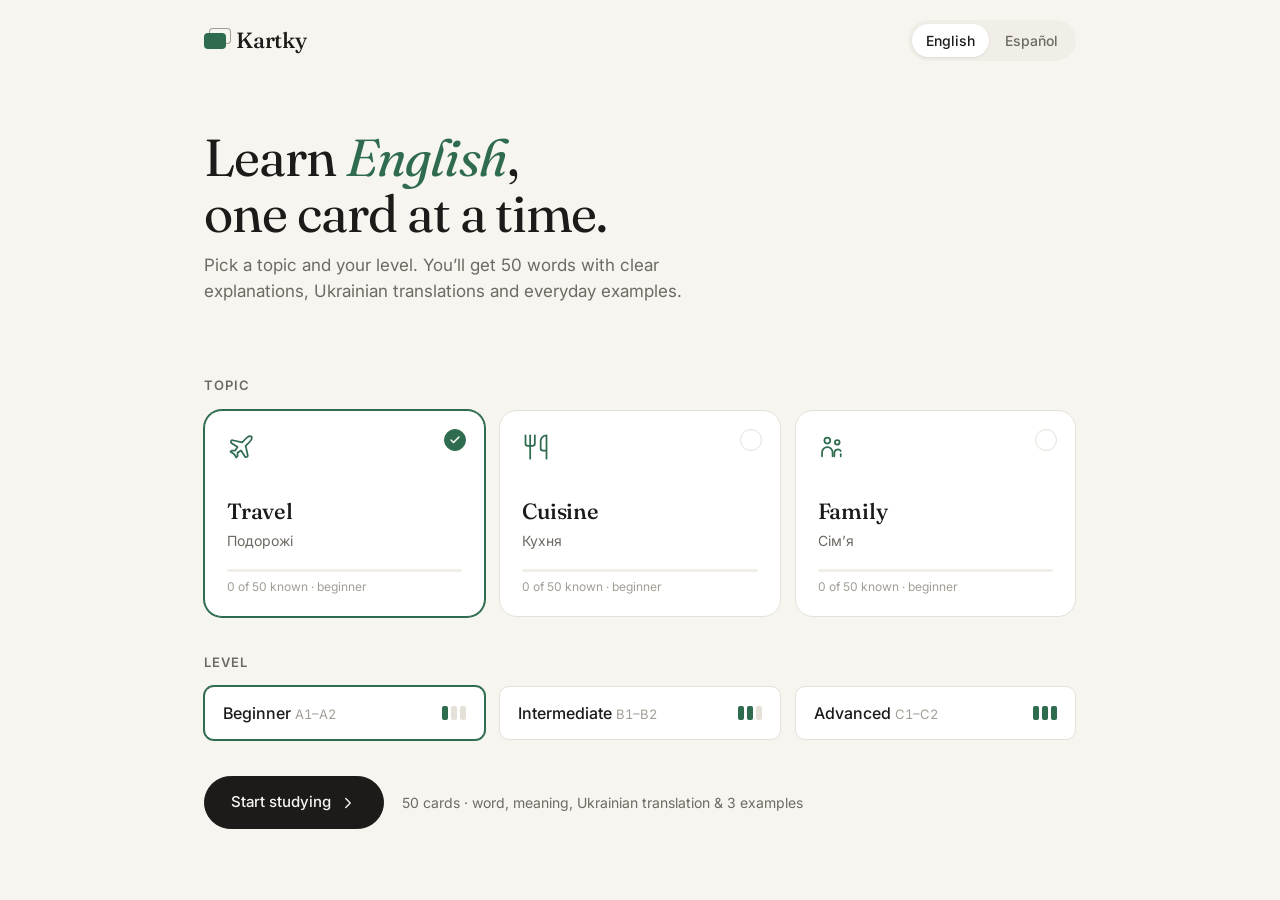
==== index.html @ 1153ddea "Initial commit: Kartky word cards site Co-Authored-By: Claude Opus 5.5 <noreply@anthropic.com>" ====
<!doctype html>
<html lang="en">
<head>
  <meta charset="utf-8">
  <meta name="viewport" content="width=device-width, initial-scale=1">
  <title>Kartky — Word Cards</title>
  <link rel="preconnect" href="https://fonts.googleapis.com">
  <link rel="preconnect" href="https://fonts.gstatic.com" crossorigin>
  <link href="https://fonts.googleapis.com/css2?family=Fraunces:opsz,wght@9..144,400;9..144,500;9..144,600&family=Inter:wght@400;500;600&display=swap" rel="stylesheet">
  <link rel="stylesheet" href="styles.css">
</head>
<body>
  <header class="topbar">
    <a class="brand" href="#" data-action="home">
      <span class="brand-mark" aria-hidden="true"></span>
      Kartky
    </a>
    <div class="segmented segmented--sm" role="radiogroup" aria-label="Language" id="lang-switch">
      <button role="radio" data-lang="en">English</button>
      <button role="radio" data-lang="es">Español</button>
    </div>
  </header>

  <main id="app"></main>

  <script src="app.js"></script>
</body>
</html>
---- styles.css ----
/* ---------- Tokens ---------- */
:root {
  --bg: #f7f5f0;
  --surface: #ffffff;
  --surface-2: #f1eee7;
  --ink: #1c1b19;
  --muted: #6d6a63;
  --faint: #a29e95;
  --line: #e5e1d8;
  --accent: #2f6b4f;
  --accent-ink: #ffffff;
  --accent-soft: #e3eee7;
  --learning: #b0602a;
  --learning-soft: #f6eadf;
  --mark: #fbe7a6;
  --shadow: 0 1px 2px rgba(28, 27, 25, .04), 0 8px 28px rgba(28, 27, 25, .06);
  --radius: 18px;
  --radius-sm: 10px;
  --font-ui: "Inter", system-ui, -apple-system, "Segoe UI", Roboto, sans-serif;
  --font-display: "Fraunces", Georgia, "Times New Roman", serif;
  color-scheme: light;
}

@media (prefers-color-scheme: dark) {
  :root:not([data-theme="light"]) {
    --bg: #141412;
    --surface: #1d1c1a;
    --surface-2: #252421;
    --ink: #edeae3;
    --muted: #a09c93;
    --faint: #6d6a63;
    --line: #2f2d2a;
    --accent: #84c4a1;
    --accent-ink: #10231a;
    --accent-soft: #1f3128;
    --learning: #e3a06d;
    --learning-soft: #3a2a1e;
    --mark: #5a4a1a;
    --shadow: 0 1px 2px rgba(0, 0, 0, .3), 0 8px 28px rgba(0, 0, 0, .25);
    color-scheme: dark;
  }
}

/* ---------- Base ---------- */
* { box-sizing: border-box; }
html { -webkit-text-size-adjust: 100%; }
body {
  margin: 0;
  background: var(--bg);
  color: var(--ink);
  font-family: var(--font-ui);
  font-size: 16px;
  line-height: 1.5;
  -webkit-font-smoothing: antialiased;
}
button { font: inherit; color: inherit; cursor: pointer; }
button:focus-visible, a:focus-visible, [tabindex]:focus-visible {
  outline: 2px solid var(--accent);
  outline-offset: 2px;
}
.sr-only { position: absolute; width: 1px; height: 1px; overflow: hidden; clip: rect(0 0 0 0); white-space: nowrap; }

/* ---------- Top bar ---------- */
.topbar {
  display: flex;
  align-items: center;
  justify-content: space-between;
  gap: 16px;
  max-width: 920px;
  margin: 0 auto;
  padding: 20px 24px;
}
.brand {
  display: inline-flex;
  align-items: center;
  gap: 10px;
  font-family: var(--font-display);
  font-size: 22px;
  font-weight: 500;
  color: var(--ink);
  text-decoration: none;
  letter-spacing: -.01em;
}
.brand-mark {
  width: 22px; height: 16px;
  border-radius: 4px;
  background: var(--accent);
  box-shadow: 5px -5px 0 -1px var(--bg), 5px -5px 0 0 var(--faint);
}

/* ---------- Segmented control ---------- */
.segmented {
  display: inline-flex;
  padding: 4px;
  gap: 2px;
  background: var(--surface-2);
  border-radius: 999px;
}
.segmented button {
  border: 0;
  background: transparent;
  padding: 9px 18px;
  border-radius: 999px;
  color: var(--muted);
  font-weight: 500;
  font-size: 15px;
  transition: background .15s, color .15s;
  white-space: nowrap;
}
.segmented button:hover { color: var(--ink); }
.segmented button[aria-checked="true"] {
  background: var(--surface);
  color: var(--ink);
  box-shadow: 0 1px 3px rgba(0,0,0,.08);
}
.segmented--sm button { padding: 6px 14px; font-size: 14px; }

/* ---------- Layout ---------- */
main { max-width: 920px; margin: 0 auto; padding: 8px 24px 64px; }
.view { animation: fade .25s ease; }
@keyframes fade { from { opacity: 0; transform: translateY(4px); } to { opacity: 1; transform: none; } }

/* ---------- Home ---------- */
.hero { padding: 40px 0 36px; }
.hero h1 {
  font-family: var(--font-display);
  font-weight: 400;
  font-size: clamp(34px, 5vw, 52px);
  line-height: 1.08;
  letter-spacing: -.02em;
  margin: 0 0 12px;
}
.hero h1 em { font-style: italic; color: var(--accent); }
.hero p { margin: 0; color: var(--muted); font-size: 17px; max-width: 520px; }

.step-label {
  display: flex;
  align-items: baseline;
  gap: 10px;
  margin: 36px 0 14px;
  font-size: 13px;
  font-weight: 600;
  letter-spacing: .08em;
  text-transform: uppercase;
  color: var(--muted);
}
.step-label span { color: var(--faint); font-weight: 500; }

.topics {
  display: grid;
  grid-template-columns: repeat(3, 1fr);
  gap: 14px;
}
.topic {
  position: relative;
  text-align: left;
  border: 1px solid var(--line);
  background: var(--surface);
  border-radius: var(--radius);
  padding: 22px 22px 20px;
  transition: border-color .15s, transform .15s, box-shadow .15s;
}
.topic:hover { transform: translateY(-2px); box-shadow: var(--shadow); }
.topic[aria-checked="true"] { border-color: var(--accent); box-shadow: 0 0 0 1px var(--accent); }
.topic svg { width: 28px; height: 28px; color: var(--accent); margin-bottom: 28px; }
.topic-name { display: block; font-family: var(--font-display); font-size: 22px; font-weight: 500; letter-spacing: -.01em; }
.topic-alt { display: block; color: var(--muted); font-size: 14px; margin-top: 2px; }
.topic-progress { display: block; margin-top: 18px; }
.topic-progress .bar { display: block; height: 3px; background: var(--surface-2); border-radius: 3px; overflow: hidden; }
.topic-progress .bar i { display: block; height: 100%; background: var(--accent); border-radius: 3px; }
.topic-progress small { display: block; font-size: 12px; color: var(--faint); margin-top: 6px; }
.topic .check {
  position: absolute; top: 18px; right: 18px;
  width: 22px; height: 22px; border-radius: 50%;
  border: 1.5px solid var(--line);
  display: grid; place-items: center;
}
.topic[aria-checked="true"] .check { background: var(--accent); border-color: var(--accent); color: var(--accent-ink); }
.topic .check svg { width: 12px; height: 12px; margin: 0; color: inherit; opacity: 0; }
.topic[aria-checked="true"] .check svg { opacity: 1; }

.levels {
  display: grid;
  grid-template-columns: repeat(3, 1fr);
  gap: 14px;
}
.level {
  text-align: left;
  border: 1px solid var(--line);
  background: var(--surface);
  border-radius: var(--radius-sm);
  padding: 14px 18px;
  display: flex; align-items: center; justify-content: space-between; gap: 10px;
  transition: border-color .15s;
}
.level:hover { border-color: var(--faint); }
.level[aria-checked="true"] { border-color: var(--accent); box-shadow: 0 0 0 1px var(--accent); }
.level b { font-weight: 500; }
.level small { color: var(--faint); font-size: 13px; font-variant-numeric: tabular-nums; }
.dots { display: inline-flex; gap: 3px; }
.dots i { width: 6px; height: 14px; border-radius: 2px; background: var(--line); }
.dots i.on { background: var(--accent); }

.start-row { display: flex; align-items: center; gap: 18px; margin-top: 36px; flex-wrap: wrap; }
.btn {
  display: inline-flex; align-items: center; justify-content: center; gap: 8px;
  border: 1px solid var(--line);
  background: var(--surface);
  border-radius: 999px;
  padding: 11px 20px;
  font-weight: 500;
  font-size: 15px;
  transition: background .15s, border-color .15s, transform .1s;
}
.btn:hover { border-color: var(--faint); }
.btn:active { transform: scale(.98); }
.btn svg { width: 18px; height: 18px; }
.btn--primary { background: var(--ink); color: var(--bg); border-color: var(--ink); padding: 14px 26px; }
.btn--primary:hover { border-color: var(--ink); opacity: .9; }
.btn--ghost { background: transparent; border-color: transparent; color: var(--muted); }
.btn--ghost:hover { color: var(--ink); border-color: transparent; background: var(--surface-2); }
.btn:disabled { opacity: .4; cursor: default; }
.start-row .note { color: var(--muted); font-size: 14px; }

/* ---------- Study ---------- */
.study { max-width: 640px; margin: 0 auto; }
.study-head {
  display: flex; align-items: center; justify-content: space-between; gap: 12px;
  margin: 8px 0 18px;
}
.crumbs { display: flex; align-items: center; gap: 6px; min-width: 0; }
.icon-btn {
  display: inline-grid; place-items: center;
  width: 38px; height: 38px;
  border-radius: 50%;
  border: 0;
  background: transparent;
  color: var(--muted);
  flex: none;
  transition: background .15s, color .15s;
}
.icon-btn:hover { background: var(--surface-2); color: var(--ink); }
.icon-btn svg { width: 19px; height: 19px; }
.icon-btn[aria-pressed="true"] { color: var(--accent); background: var(--accent-soft); }
.crumb-title { font-weight: 500; white-space: nowrap; overflow: hidden; text-overflow: ellipsis; }
.crumb-title span { color: var(--faint); font-weight: 400; }
.head-tools { display: flex; align-items: center; gap: 4px; }

.progress { display: flex; align-items: center; gap: 12px; margin-bottom: 18px; }
.progress .track { flex: 1; height: 4px; background: var(--surface-2); border-radius: 4px; overflow: hidden; display: flex; }
.progress .track i { height: 100%; transition: width .3s ease; }
.progress .track .k { background: var(--accent); }
.progress .track .l { background: var(--learning); }
.progress .count { font-size: 13px; color: var(--muted); font-variant-numeric: tabular-nums; min-width: 52px; text-align: right; }

.card {
  position: relative;
  background: var(--surface);
  border: 1px solid var(--line);
  border-radius: var(--radius);
  box-shadow: var(--shadow);
  padding: 28px 32px 30px;
  min-height: 360px;
  display: flex; flex-direction: column;
  cursor: pointer;
  outline: none;
}
.card.is-revealed { cursor: default; }
.card.enter-next { animation: slideL .28s ease; }
.card.enter-prev { animation: slideR .28s ease; }
@keyframes slideL { from { opacity: 0; transform: translateX(18px); } to { opacity: 1; transform: none; } }
@keyframes slideR { from { opacity: 0; transform: translateX(-18px); } to { opacity: 1; transform: none; } }

.card-top { display: flex; align-items: center; justify-content: space-between; gap: 8px; min-height: 38px; }
.pos {
  font-size: 12px; font-weight: 500; letter-spacing: .06em; text-transform: uppercase;
  color: var(--muted);
  border: 1px solid var(--line);
  padding: 3px 10px; border-radius: 999px;
}
.status-tag { font-size: 12px; font-weight: 500; padding: 3px 10px; border-radius: 999px; }
.status-tag.known { background: var(--accent-soft); color: var(--accent); }
.status-tag.learning { background: var(--learning-soft); color: var(--learning); }
.card-top-left { display: flex; gap: 8px; align-items: center; }

.word-wrap { flex: 1; display: flex; flex-direction: column; justify-content: center; padding: 18px 0 8px; }
.card:not(.is-revealed) .word-wrap { align-items: center; text-align: center; }
.word {
  font-family: var(--font-display);
  font-weight: 400;
  font-size: clamp(36px, 7vw, 54px);
  line-height: 1.1;
  letter-spacing: -.02em;
  margin: 0;
  overflow-wrap: anywhere;
}
.card.is-revealed .word { font-size: clamp(30px, 5.5vw, 40px); }
.reveal-hint { margin-top: 18px; color: var(--faint); font-size: 14px; }
.card.is-revealed .reveal-hint { display: none; }

.details { display: none; }
.card.is-revealed .details { display: block; animation: fade .25s ease; }
.translation {
  font-size: 20px;
  font-weight: 500;
  color: var(--accent);
  margin: 6px 0 16px;
}
.explanation { margin: 0 0 22px; color: var(--ink); font-size: 16px; }
.ex-label {
  font-size: 12px; font-weight: 600; letter-spacing: .08em; text-transform: uppercase;
  color: var(--faint);
  margin: 0 0 8px;
}
.examples { list-style: none; margin: 0; padding: 0; }
.examples li {
  display: flex; align-items: flex-start; gap: 6px;
  padding: 10px 0;
  border-top: 1px solid var(--line);
  color: var(--ink);
}
.examples li:first-child { border-top: 0; }
.examples li p { margin: 0; flex: 1; padding-top: 5px; }
.examples .icon-btn { width: 32px; height: 32px; }
.examples .icon-btn svg { width: 16px; height: 16px; }
mark { background: linear-gradient(transparent 58%, var(--mark) 58%); color: inherit; padding: 0 1px; }

.controls {
  display: grid;
  grid-template-columns: auto 1fr 1fr auto;
  gap: 10px;
  margin-top: 16px;
}
.controls .btn { padding: 13px 16px; }
.btn--learning:hover, .btn--learning.active { border-color: var(--learning); color: var(--learning); background: var(--learning-soft); }
.btn--known:hover, .btn--known.active { border-color: var(--accent); color: var(--accent); background: var(--accent-soft); }
.nav-btn { width: 50px; padding: 0 !important; }

.kbd-hint { text-align: center; color: var(--faint); font-size: 12.5px; margin-top: 18px; }
kbd {
  font-family: var(--font-ui); font-size: 11px;
  border: 1px solid var(--line); border-bottom-width: 2px;
  border-radius: 5px; padding: 1px 6px; color: var(--muted);
  background: var(--surface);
}

/* ---------- List mode ---------- */
.filters { display: flex; gap: 6px; margin-bottom: 14px; flex-wrap: wrap; }
.chip {
  border: 1px solid var(--line); background: transparent;
  border-radius: 999px; padding: 6px 14px; font-size: 14px; color: var(--muted);
}
.chip[aria-pressed="true"] { background: var(--ink); border-color: var(--ink); color: var(--bg); }
.chip small { opacity: .7; margin-left: 4px; font-variant-numeric: tabular-nums; }
.list { background: var(--surface); border: 1px solid var(--line); border-radius: var(--radius); overflow: hidden; }
.row {
  width: 100%;
  display: grid;
  grid-template-columns: 28px 1fr auto;
  align-items: center;
  gap: 12px;
  text-align: left;
  background: transparent;
  border: 0; border-top: 1px solid var(--line);
  padding: 14px 18px;
  transition: background .12s;
}
.row:first-child { border-top: 0; }
.row:hover { background: var(--surface-2); }
.row .n { color: var(--faint); font-size: 13px; font-variant-numeric: tabular-nums; }
.row .w { font-family: var(--font-display); font-size: 19px; }
.row .t { display: block; color: var(--muted); font-size: 14px; font-family: var(--font-ui); }
.dot { width: 8px; height: 8px; border-radius: 50%; background: var(--line); }
.dot.known { background: var(--accent); }
.dot.learning { background: var(--learning); }
.empty { padding: 40px; text-align: center; color: var(--muted); }

/* ---------- Done ---------- */
.done { text-align: center; padding: 48px 0 0; }
.done h2 { font-family: var(--font-display); font-weight: 400; font-size: 40px; letter-spacing: -.02em; margin: 0 0 8px; }
.done p { color: var(--muted); margin: 0 0 32px; }
.stats { display: grid; grid-template-columns: repeat(3, 1fr); gap: 12px; margin: 0 auto 32px; max-width: 480px; }
.stat { background: var(--surface); border: 1px solid var(--line); border-radius: var(--radius-sm); padding: 18px 10px; }
.stat b { display: block; font-family: var(--font-display); font-size: 32px; font-weight: 400; }
.stat span { font-size: 13px; color: var(--muted); }
.stat.known b { color: var(--accent); }
.stat.learning b { color: var(--learning); }
.done-actions { display: flex; flex-direction: column; align-items: center; gap: 10px; }

.loading, .error { text-align: center; color: var(--muted); padding: 80px 0; }

/* ---------- Responsive ---------- */
@media (max-width: 720px) {
  .topbar { padding: 16px; }
  main { padding: 4px 16px 48px; }
  .hero { padding: 20px 0 8px; }
  .topics { grid-template-columns: 1fr; gap: 10px; }
  .topic { display: grid; grid-template-columns: 32px 1fr; column-gap: 14px; padding: 16px 18px; }
  .topic svg { margin: 2px 0 0; }
  .topic-text { grid-column: 2; }
  .topic-progress { grid-column: 2; margin-top: 10px; }
  .levels { grid-template-columns: 1fr; gap: 8px; }
  .card { padding: 22px 20px 24px; min-height: 320px; }
  .controls { grid-template-columns: 1fr 1fr; }
  .controls .nav-btn { display: none; }
  .kbd-hint { display: none; }
}

@media (prefers-reduced-motion: reduce) {
  *, *::before, *::after { animation: none !important; transition: none !important; }
}
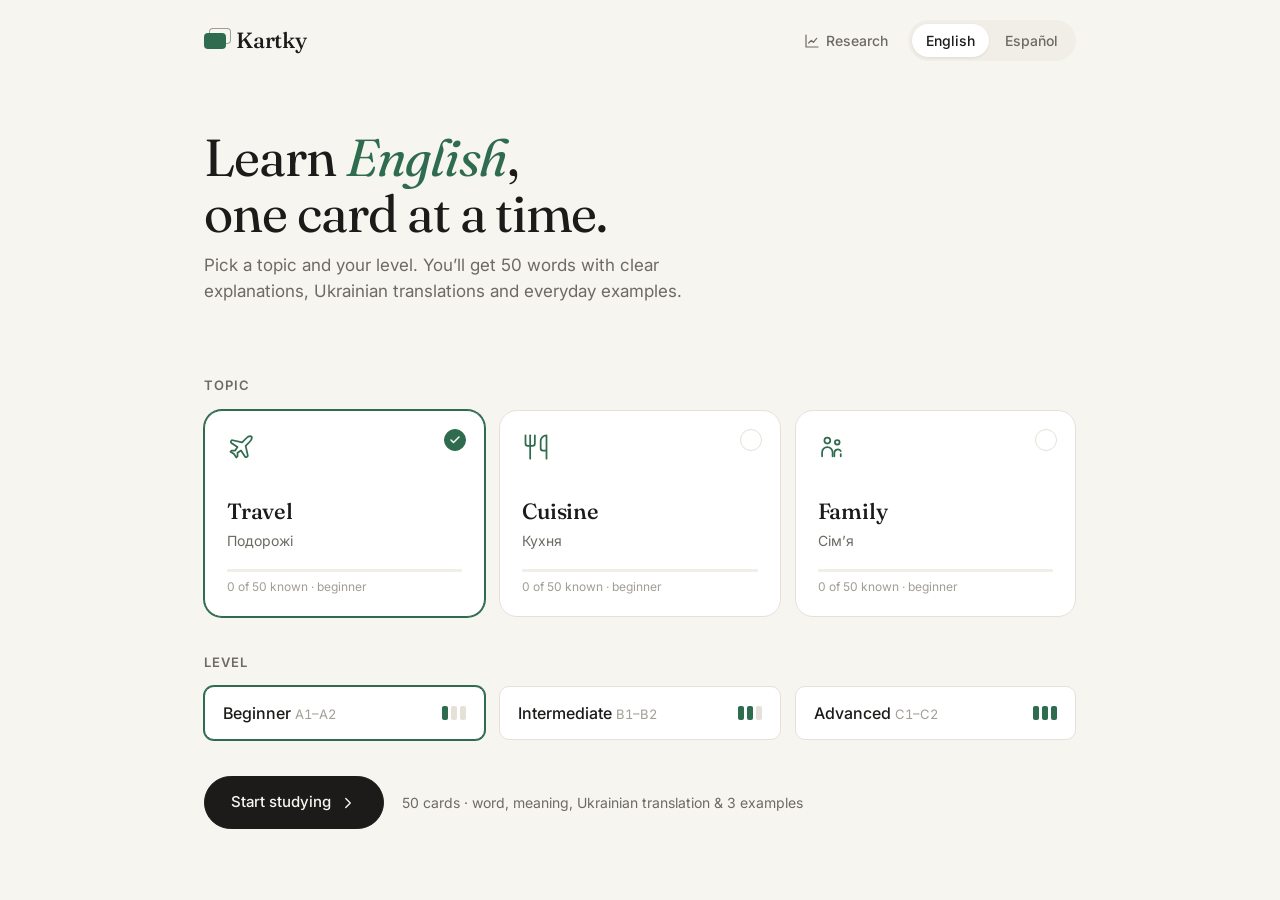
==== commit 35a128fc: "Add Research link to header Co-Authored-By: Claude Opus 5.5 <noreply@anthropic.com>" ====
--- a/index.html
+++ b/index.html
@@ -15,9 +15,15 @@
       <span class="brand-mark" aria-hidden="true"></span>
       Kartky
     </a>
-    <div class="segmented segmented--sm" role="radiogroup" aria-label="Language" id="lang-switch">
-      <button role="radio" data-lang="en">English</button>
-      <button role="radio" data-lang="es">Español</button>
+    <div class="topbar-end">
+      <a class="nav-link" href="research.html" aria-label="Market research">
+        <svg viewBox="0 0 24 24" fill="none" stroke="currentColor" stroke-width="1.8" stroke-linecap="round" stroke-linejoin="round" aria-hidden="true"><path d="M3 3v18h18"/><path d="M7 15l4-4 3 3 5-6"/></svg>
+        <span>Research</span>
+      </a>
+      <div class="segmented segmented--sm" role="radiogroup" aria-label="Language" id="lang-switch">
+        <button role="radio" data-lang="en">English</button>
+        <button role="radio" data-lang="es">Español</button>
+      </div>
     </div>
   </header>
 
--- a/styles.css
+++ b/styles.css
@@ -70,6 +70,25 @@
   margin: 0 auto;
   padding: 20px 24px;
 }
+.topbar-end { display: flex; align-items: center; gap: 8px; }
+.nav-link {
+  display: inline-flex;
+  align-items: center;
+  gap: 6px;
+  padding: 7px 12px;
+  border-radius: 999px;
+  color: var(--muted);
+  font-size: 14px;
+  font-weight: 500;
+  text-decoration: none;
+  transition: background .15s, color .15s;
+}
+.nav-link:hover { color: var(--ink); background: var(--surface-2); }
+.nav-link svg { width: 16px; height: 16px; flex: none; }
+@media (max-width: 420px) {
+  .nav-link { padding: 8px; }
+  .nav-link span { display: none; }
+}
 .brand {
   display: inline-flex;
   align-items: center;
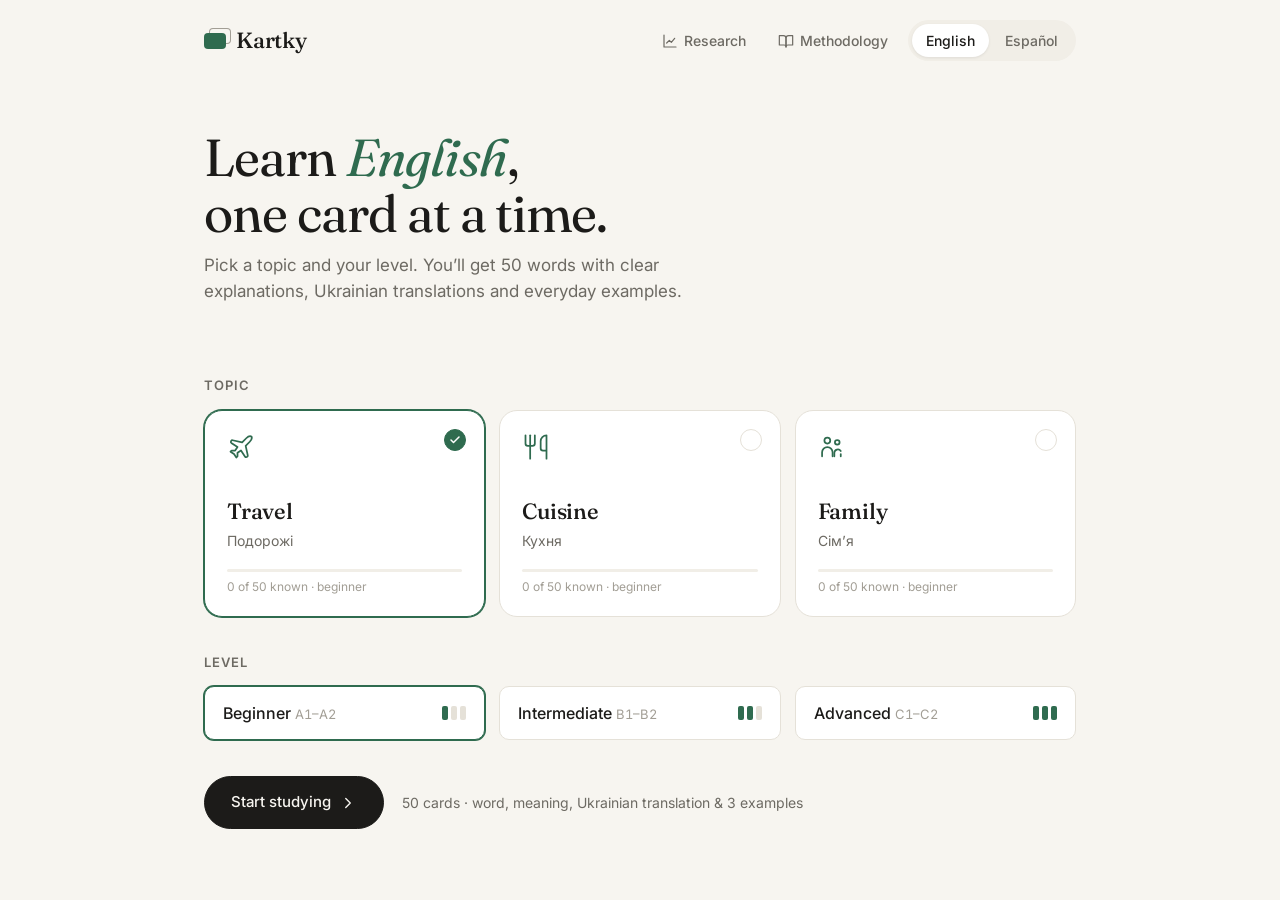
==== commit dee8b6db: "Add learning methodology research page Add methodology.html: open, license- and patent-free methodol" ====
--- a/index.html
+++ b/index.html
@@ -20,6 +20,10 @@
         <svg viewBox="0 0 24 24" fill="none" stroke="currentColor" stroke-width="1.8" stroke-linecap="round" stroke-linejoin="round" aria-hidden="true"><path d="M3 3v18h18"/><path d="M7 15l4-4 3 3 5-6"/></svg>
         <span>Research</span>
       </a>
+      <a class="nav-link" href="methodology.html" aria-label="Learning methodology">
+        <svg viewBox="0 0 24 24" fill="none" stroke="currentColor" stroke-width="1.8" stroke-linecap="round" stroke-linejoin="round" aria-hidden="true"><path d="M2 4h6a4 4 0 0 1 4 4v13a3 3 0 0 0-3-3H2z"/><path d="M22 4h-6a4 4 0 0 0-4 4v13a3 3 0 0 1 3-3h7z"/></svg>
+        <span>Methodology</span>
+      </a>
       <div class="segmented segmented--sm" role="radiogroup" aria-label="Language" id="lang-switch">
         <button role="radio" data-lang="en">English</button>
         <button role="radio" data-lang="es">Español</button>
